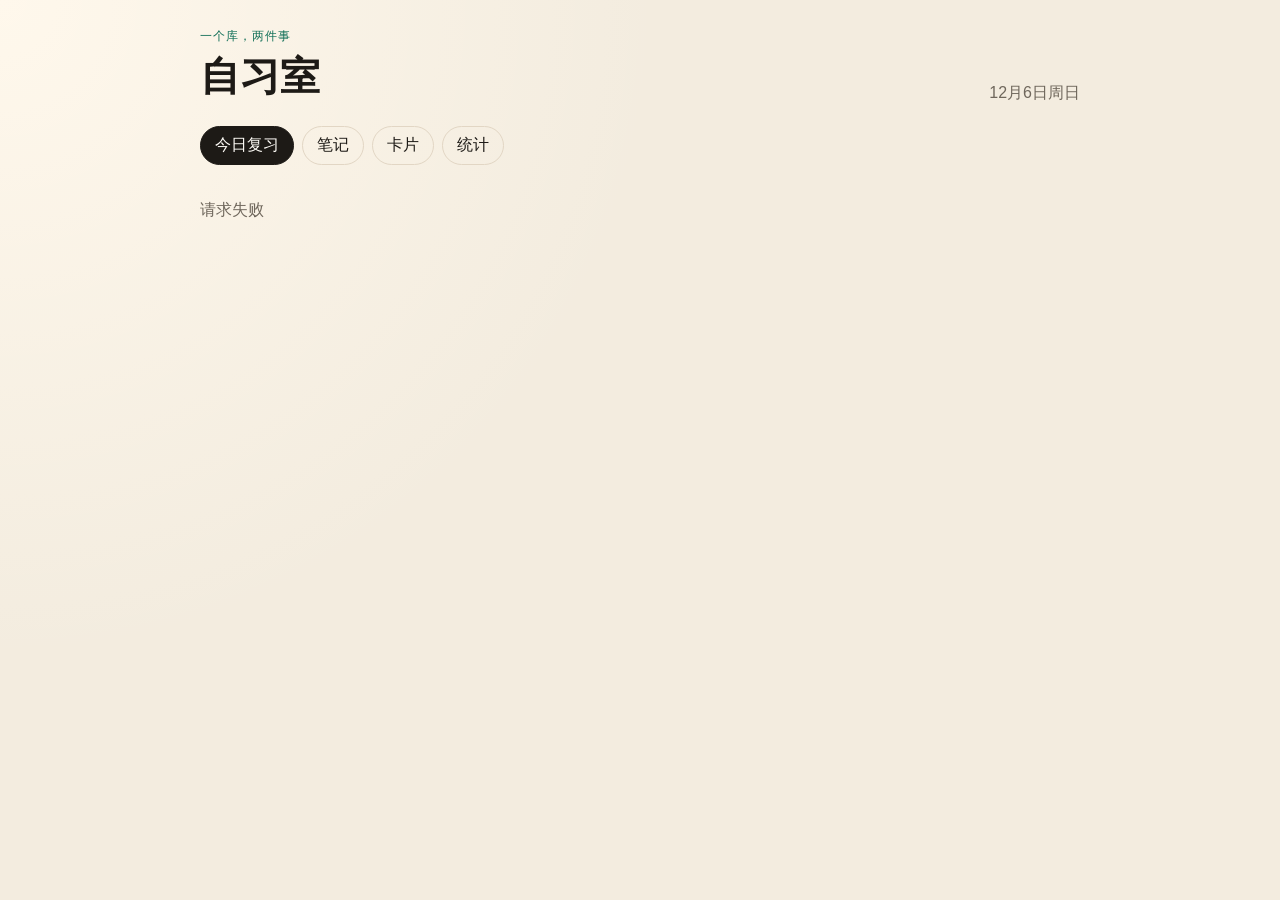
==== static/index.html @ 20f4809e "把自习室的网页和小程序放进版本库。 这样题库和复习逻辑可以推到 GitHub，本地数据库和虚拟环境不进入仓库。  Co-authored-by: Cursor <cursoragent@cursor." ====
<!DOCTYPE html>
<html lang="zh-CN">
<head>
  <meta charset="UTF-8" />
  <meta name="viewport" content="width=device-width, initial-scale=1" />
  <title>自习室</title>
  <link rel="stylesheet" href="/static/style.css?v=8" />
</head>
<body>
  <div class="app">
    <header class="top">
      <div>
        <p class="eyebrow">一个库，两件事</p>
        <h1>自习室</h1>
      </div>
      <p class="today" id="today"></p>
    </header>

    <nav class="tabs" aria-label="功能">
      <button class="tab active" data-view="review">今日复习</button>
      <button class="tab" data-view="notes">笔记</button>
      <button class="tab" data-view="cards">卡片</button>
      <button class="tab" data-view="stats">统计</button>
    </nav>

    <div class="domains" id="domains"></div>
    <p class="hint" id="sync-address"></p>

    <main id="view"></main>
    <p class="toast" id="toast" hidden></p>
  </div>
  <script src="/static/app.js?v=11"></script>
</body>
</html>
---- static/style.css ----
:root {
  --bg: #f3ecdf;
  --ink: #1d1a16;
  --muted: #6f675c;
  --line: #e2d6c4;
  --card: #fffdf8;
  --green: #0f6e56;
  --green-soft: #e5f4ef;
  --red: #9f2d20;
  --amber: #9a5b12;
  --blue: #1d4e89;
  --shadow: 0 16px 40px rgba(70, 48, 20, 0.08);
}

* { box-sizing: border-box; }

body {
  margin: 0;
  min-height: 100vh;
  color: var(--ink);
  background:
    radial-gradient(circle at top left, #fff8ec 0, transparent 42%),
    var(--bg);
  font-family: "Segoe UI", "PingFang SC", "Microsoft YaHei", sans-serif;
}

button, input, textarea, select { font: inherit; color: inherit; }

.app {
  width: min(880px, calc(100% - 32px));
  margin: 0 auto;
  padding: 28px 0 64px;
}

.top {
  display: flex;
  justify-content: space-between;
  align-items: flex-end;
  gap: 16px;
}

.eyebrow {
  margin: 0 0 4px;
  color: var(--green);
  letter-spacing: 0.08em;
  font-size: 12px;
}

h1 {
  margin: 0;
  font-family: Palatino, "Palatino Linotype", "Songti SC", serif;
  font-size: 40px;
  font-weight: 600;
}

.today { margin: 0; color: var(--muted); }

.tabs {
  display: flex;
  gap: 8px;
  margin-top: 22px;
}

.tab, .chip, .btn, .rate {
  border: 1px solid var(--line);
  background: transparent;
  border-radius: 999px;
  cursor: pointer;
}

.tab, .chip { padding: 8px 14px; }

.tab.active, .chip.active {
  background: var(--ink);
  color: #fffdf8;
  border-color: var(--ink);
}

.domains {
  display: flex;
  flex-wrap: wrap;
  gap: 8px;
  margin: 14px 0 18px;
}

.panel, .study, .stat, .item {
  background: var(--card);
  border: 1px solid var(--line);
  border-radius: 18px;
  box-shadow: var(--shadow);
}

.panel { padding: 18px; }

.study { padding: 28px 24px 20px; min-height: 280px; }

.kicker {
  margin: 0;
  color: var(--muted);
  font-size: 13px;
}

.prompt {
  margin: 18px 0;
  font-family: Palatino, "Palatino Linotype", "Songti SC", serif;
  font-size: 30px;
  line-height: 1.35;
}

.answer {
  margin: 0 0 18px;
  padding-top: 16px;
  border-top: 1px dashed var(--line);
  white-space: pre-wrap;
  line-height: 1.6;
}

.row, .rates, .actions { display: flex; flex-wrap: wrap; gap: 8px; }

.btn, .rate { padding: 10px 16px; border-radius: 12px; background: #fff; }

.btn.primary, .rate.good { background: var(--green); color: white; border-color: var(--green); }
.rate.again { color: var(--red); }
.rate.hard { color: var(--amber); }
.rate.easy { color: var(--blue); }

.form { display: grid; gap: 10px; margin-bottom: 16px; }

label { display: grid; gap: 6px; font-size: 13px; color: var(--muted); }

input, textarea, select {
  width: 100%;
  padding: 10px 12px;
  border: 1px solid var(--line);
  border-radius: 12px;
  background: #fff;
}

textarea { min-height: 110px; resize: vertical; }
.inline { width: 100%; margin: 8px 0; }
.inline.tall { min-height: 220px; }

.list { display: grid; gap: 10px; }

.item { padding: 14px 16px; box-shadow: none; }
.item textarea.question { min-height: 72px; }
.item textarea.answer { min-height: 220px; }

.item h3 { margin: 0 0 6px; font-size: 17px; }
.item p { margin: 0; white-space: pre-wrap; line-height: 1.55; }
.meta { margin-top: 8px; color: var(--muted); font-size: 12px; }

.stats {
  display: grid;
  grid-template-columns: repeat(4, 1fr);
  gap: 10px;
}

.stat { padding: 14px; }
.stat b { display: block; margin-top: 6px; font-size: 28px; font-family: Palatino, serif; }
.stat span { color: var(--muted); font-size: 13px; }

.bars {
  display: flex;
  align-items: flex-end;
  gap: 10px;
  height: 140px;
  margin-top: 16px;
}

.bar { flex: 1; display: flex; flex-direction: column; justify-content: flex-end; align-items: center; gap: 6px; height: 100%; }
.bar i {
  display: block;
  width: 100%;
  border-radius: 8px 8px 2px 2px;
  background: var(--green);
  min-height: 4px;
}
.bar em { font-style: normal; color: var(--muted); font-size: 12px; }

.domain-line { display: flex; justify-content: space-between; padding: 8px 0; border-bottom: 1px solid var(--line); }

.empty { color: var(--muted); line-height: 1.6; }

.bad { color: var(--red); font-weight: 650; }

.answer strong, .item strong, .prompt strong { font-weight: 750; }

.progress { margin: 0 0 12px; color: var(--green); font-weight: 650; }

.mastery {
  display: flex;
  flex-wrap: wrap;
  align-items: center;
  gap: 8px;
  margin: 4px 0 16px;
}

.mastery span { color: var(--muted); font-size: 13px; }

.level {
  background: #e4dfd6;
  border-color: #cfc8bc;
  color: #6f675c;
}

.level.on {
  color: #fffdf8;
}

.studied {
  background: #c6ff4a;
  border-color: #8eef12;
  color: #163000;
  box-shadow: 0 0 14px rgba(160, 255, 40, 0.7);
}

.studied.done {
  background: #7dff14;
  border-color: #4ad000;
  color: #102400;
  box-shadow: 0 0 18px rgba(90, 255, 0, 0.85);
}

.toast {
  position: fixed;
  left: 50%;
  bottom: 24px;
  transform: translateX(-50%);
  background: var(--ink);
  color: white;
  padding: 10px 14px;
  border-radius: 999px;
}

.hint { color: var(--muted); font-size: 13px; line-height: 1.5; }

@media (max-width: 720px) {
  .stats { grid-template-columns: repeat(2, 1fr); }
  .prompt { font-size: 24px; }
  h1 { font-size: 32px; }
}
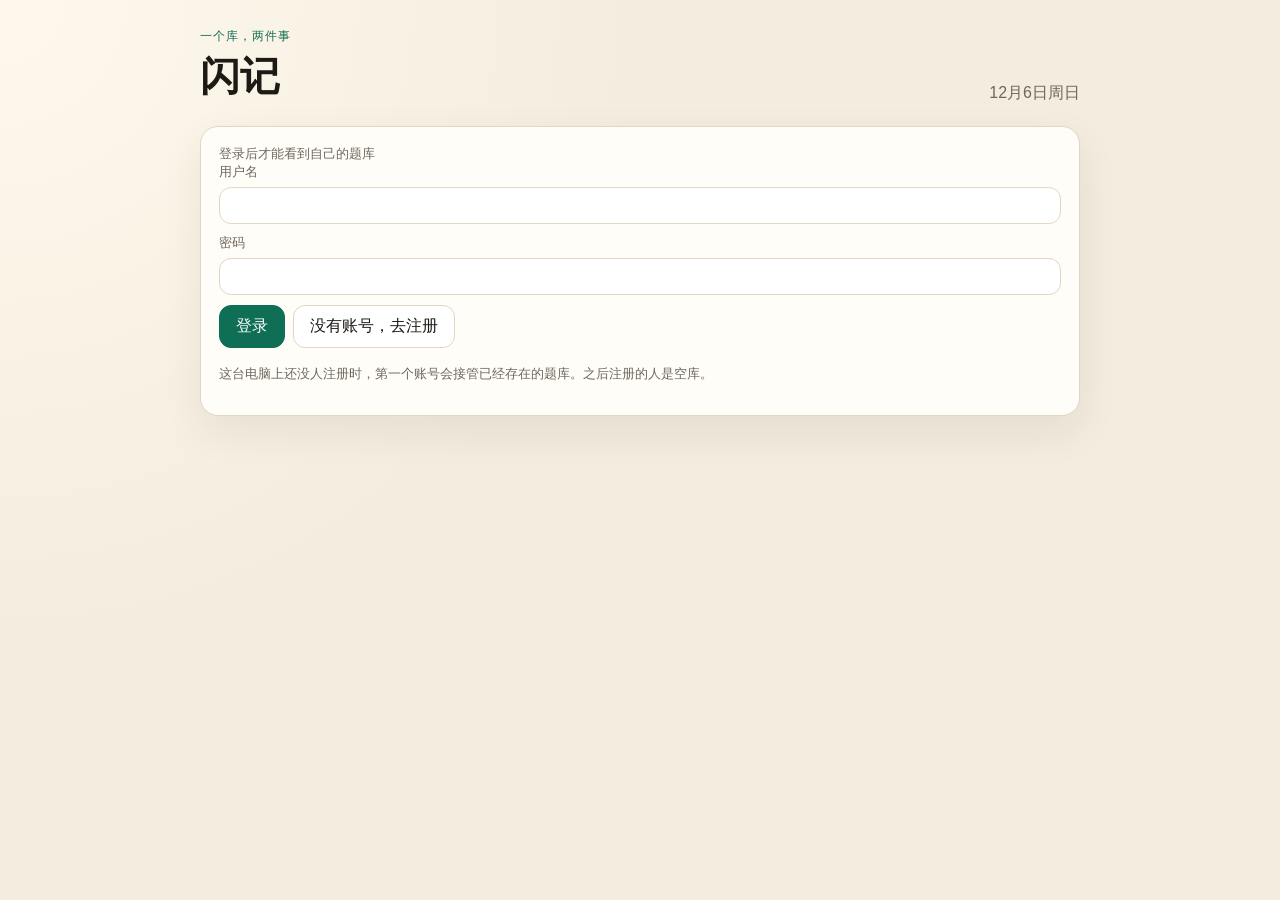
==== commit f0bf983c: "给题库加上登录和按用户隔离的同步，并把名字改成闪记。 Co-authored-by: Cursor <cursoragent@cursor.com>" ====
--- a/static/index.html
+++ b/static/index.html
@@ -3,19 +3,36 @@
 <head>
   <meta charset="UTF-8" />
   <meta name="viewport" content="width=device-width, initial-scale=1" />
-  <title>自习室</title>
-  <link rel="stylesheet" href="/static/style.css?v=8" />
+  <title>闪记</title>
+  <link rel="stylesheet" href="/static/style.css?v=9" />
 </head>
 <body>
   <div class="app">
     <header class="top">
       <div>
         <p class="eyebrow">一个库，两件事</p>
-        <h1>自习室</h1>
+        <h1>闪记</h1>
       </div>
-      <p class="today" id="today"></p>
+      <div class="account">
+        <p class="today" id="today"></p>
+        <button type="button" class="btn" id="logout" hidden>退出</button>
+      </div>
     </header>
 
+    <section class="panel gate" id="gate">
+      <p class="kicker" id="gate-title">登录后才能看到自己的题库</p>
+      <form class="form" id="auth-form">
+        <label>用户名<input name="username" required maxlength="32" autocomplete="username" /></label>
+        <label>密码<input name="password" type="password" required minlength="6" autocomplete="current-password" /></label>
+        <div class="row">
+          <button class="btn primary" type="submit" id="auth-submit">登录</button>
+          <button class="btn" type="button" id="auth-switch">没有账号，去注册</button>
+        </div>
+      </form>
+      <p class="hint">这台电脑上还没人注册时，第一个账号会接管已经存在的题库。之后注册的人是空库。</p>
+    </section>
+
+    <div id="desk" hidden>
     <nav class="tabs" aria-label="功能">
       <button class="tab active" data-view="review">今日复习</button>
       <button class="tab" data-view="notes">笔记</button>
@@ -27,8 +44,9 @@
     <p class="hint" id="sync-address"></p>
 
     <main id="view"></main>
+    </div>
     <p class="toast" id="toast" hidden></p>
   </div>
-  <script src="/static/app.js?v=11"></script>
+  <script src="/static/app.js?v=12"></script>
 </body>
 </html>
--- a/static/style.css
+++ b/static/style.css
@@ -54,6 +54,8 @@
 }
 
 .today { margin: 0; color: var(--muted); }
+.account { display: flex; flex-direction: column; align-items: flex-end; gap: 8px; }
+.gate { margin-top: 22px; }
 
 .tabs {
   display: flex;
